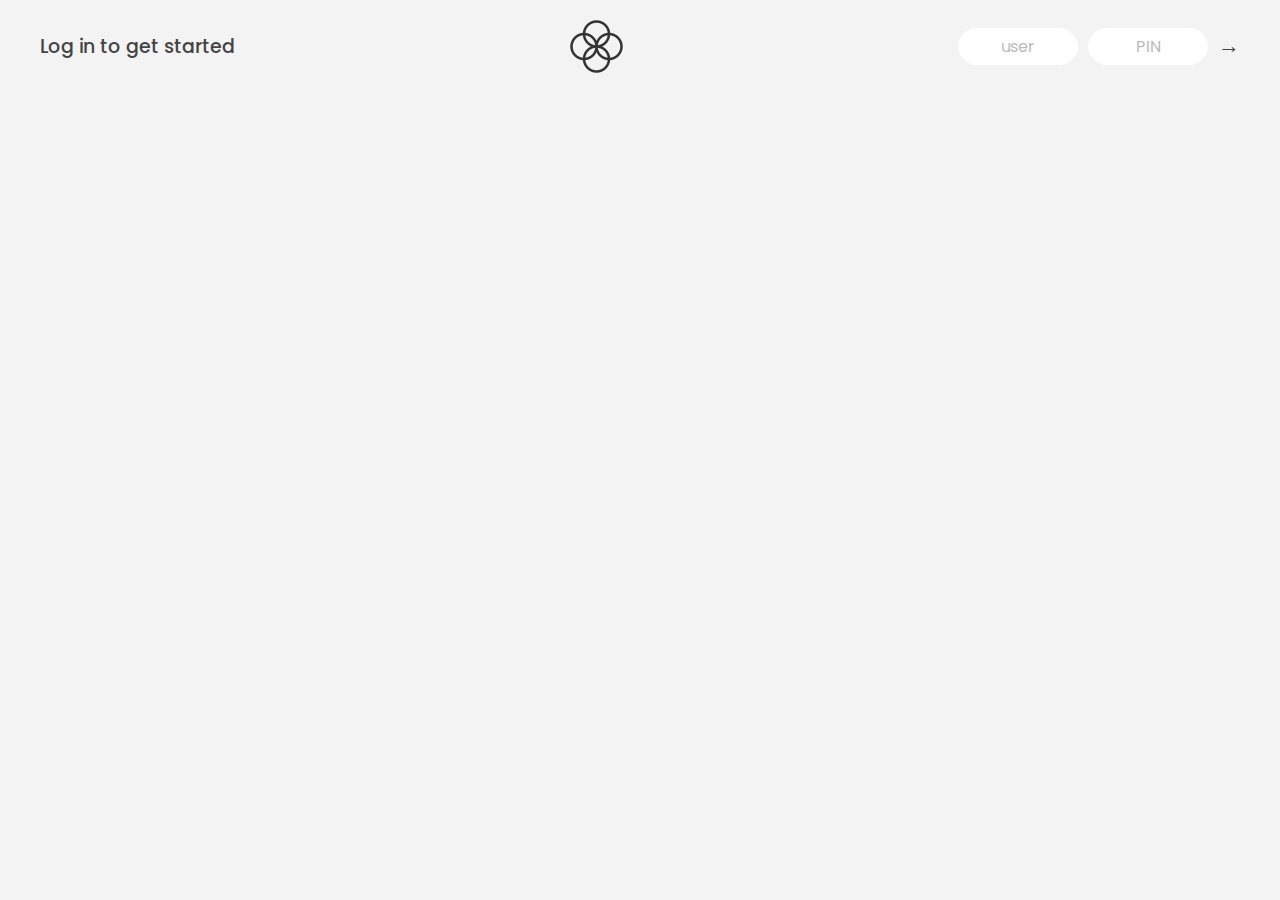
==== index.html @ 4f691477 "First commit" ====
<!DOCTYPE html>
<html lang="en">
  <head>
    <meta charset="UTF-8" />
    <meta name="viewport" content="width=device-width, initial-scale=1.0" />
    <meta http-equiv="X-UA-Compatible" content="ie=edge" />
    <link rel="shortcut icon" type="image/png" href="/icon.png" />

    <link
      href="https://fonts.googleapis.com/css?family=Poppins:400,500,600&display=swap"
      rel="stylesheet"
    />

    <link rel="stylesheet" href="style.css" />
    <title>Bankist</title>
  </head>
  <body>
    <!-- TOP NAVIGATION -->
    <nav>
      <p class="welcome">Log in to get started</p>
      <img src="logo.png" alt="Logo" class="logo" />
      <form class="login">
        <input
          type="text"
          placeholder="user"
          class="login__input login__input--user"
        />
        <!-- In practice, use type="password" -->
        <input
          type="text"
          placeholder="PIN"
          maxlength="4"
          class="login__input login__input--pin"
        />
        <button class="login__btn">&rarr;</button>
      </form>
    </nav>

    <main class="app">
      <!-- BALANCE -->
      <div class="balance">
        <div>
          <p class="balance__label">Current balance</p>
          <p class="balance__date">
            As of <span class="date">05/03/2037</span>
          </p>
        </div>
        <p class="balance__value">0000€</p>
      </div>

      <!-- MOVEMENTS -->
      <div class="movements">
        <div class="movements__row">
          <div class="movements__type movements__type--deposit">2 deposit</div>
          <div class="movements__date">3 days ago</div>
          <div class="movements__value">4 000€</div>
        </div>
        <div class="movements__row">
          <div class="movements__type movements__type--withdrawal">
            1 withdrawal
          </div>
          <div class="movements__date">24/01/2037</div>
          <div class="movements__value">-378€</div>
        </div>
      </div>

      <!-- SUMMARY -->
      <div class="summary">
        <p class="summary__label">In</p>
        <p class="summary__value summary__value--in">0000€</p>
        <p class="summary__label">Out</p>
        <p class="summary__value summary__value--out">0000€</p>
        <p class="summary__label">Interest</p>
        <p class="summary__value summary__value--interest">0000€</p>
        <button class="btn--sort">&downarrow; SORT</button>
      </div>

      <!-- OPERATION: TRANSFERS -->
      <div class="operation operation--transfer">
        <h2>Transfer money</h2>
        <form class="form form--transfer">
          <input type="text" class="form__input form__input--to" />
          <input type="number" class="form__input form__input--amount" />
          <button class="form__btn form__btn--transfer">&rarr;</button>
          <label class="form__label">Transfer to</label>
          <label class="form__label">Amount</label>
        </form>
      </div>

      <!-- OPERATION: LOAN -->
      <div class="operation operation--loan">
        <h2>Request loan</h2>
        <form class="form form--loan">
          <input type="number" class="form__input form__input--loan-amount" />
          <button class="form__btn form__btn--loan">&rarr;</button>
          <label class="form__label form__label--loan">Amount</label>
        </form>
      </div>

      <!-- OPERATION: CLOSE -->
      <div class="operation operation--close">
        <h2>Close account</h2>
        <form class="form form--close">
          <input type="text" class="form__input form__input--user" />
          <input
            type="password"
            maxlength="6"
            class="form__input form__input--pin"
          />
          <button class="form__btn form__btn--close">&rarr;</button>
          <label class="form__label">Confirm user</label>
          <label class="form__label">Confirm PIN</label>
        </form>
      </div>

      <!-- LOGOUT TIMER -->
      <p class="logout-timer">
        You will be logged out in <span class="timer">05:00</span>
      </p>
    </main>

    <!-- <footer>
      &copy; by Jonas Schmedtmann. Don't claim as your own :)
    </footer> -->

    <script src="script.js"></script>
  </body>
</html>
---- style.css ----
/*
 * Use this CSS to learn some intersting techniques,
 * in case you're wondering how I built the UI.
 * Have fun! 😁
 */

* {
  margin: 0;
  padding: 0;
  box-sizing: inherit;
}

html {
  font-size: 62.5%;
  box-sizing: border-box;
}

body {
  font-family: "Poppins", sans-serif;
  color: #444;
  background-color: #f3f3f3;
  height: 100vh;
  padding: 2rem;
}

nav {
  display: flex;
  justify-content: space-between;
  align-items: center;
  padding: 0 2rem;
}

.welcome {
  font-size: 1.9rem;
  font-weight: 500;
}

.logo {
  height: 5.25rem;
}

.login {
  display: flex;
}

.login__input {
  border: none;
  padding: 0.5rem 2rem;
  font-size: 1.6rem;
  font-family: inherit;
  text-align: center;
  width: 12rem;
  border-radius: 10rem;
  margin-right: 1rem;
  color: inherit;
  border: 1px solid #fff;
  transition: all 0.3s;
}

.login__input:focus {
  outline: none;
  border: 1px solid #ccc;
}

.login__input::placeholder {
  color: #bbb;
}

.login__btn {
  border: none;
  background: none;
  font-size: 2.2rem;
  color: inherit;
  cursor: pointer;
  transition: all 0.3s;
}

.login__btn:hover,
.login__btn:focus,
.btn--sort:hover,
.btn--sort:focus {
  outline: none;
  color: #777;
}

/* MAIN */
.app {
  position: relative;
  max-width: 100rem;
  margin: 4rem auto;
  display: grid;
  grid-template-columns: 4fr 3fr;
  grid-template-rows: auto repeat(3, 15rem) auto;
  gap: 2rem;

  /* NOTE This creates the fade in/out anumation */
  opacity: 0;
  transition: all 1s;
}

.balance {
  grid-column: 1 / span 2;
  display: flex;
  align-items: flex-end;
  justify-content: space-between;
  margin-bottom: 2rem;
}

.balance__label {
  font-size: 2.2rem;
  font-weight: 500;
  margin-bottom: -0.2rem;
}

.balance__date {
  font-size: 1.4rem;
  color: #888;
}

.balance__value {
  font-size: 4.5rem;
  font-weight: 400;
}

/* MOVEMENTS */
.movements {
  grid-row: 2 / span 3;
  background-color: #fff;
  border-radius: 1rem;
  overflow: scroll;
}

.movements__row {
  padding: 2.25rem 4rem;
  display: flex;
  align-items: center;
  border-bottom: 1px solid #eee;
}

.movements__type {
  font-size: 1.1rem;
  text-transform: uppercase;
  font-weight: 500;
  color: #fff;
  padding: 0.1rem 1rem;
  border-radius: 10rem;
  margin-right: 2rem;
}

.movements__date {
  font-size: 1.1rem;
  text-transform: uppercase;
  font-weight: 500;
  color: #666;
}

.movements__type--deposit {
  background-image: linear-gradient(to top left, #39b385, #9be15d);
}

.movements__type--withdrawal {
  background-image: linear-gradient(to top left, #e52a5a, #ff585f);
}

.movements__value {
  font-size: 1.7rem;
  margin-left: auto;
}

/* SUMMARY */
.summary {
  grid-row: 5 / 6;
  display: flex;
  align-items: baseline;
  padding: 0 0.3rem;
  margin-top: 1rem;
}

.summary__label {
  font-size: 1.2rem;
  font-weight: 500;
  text-transform: uppercase;
  margin-right: 0.8rem;
}

.summary__value {
  font-size: 2.2rem;
  margin-right: 2.5rem;
}

.summary__value--in,
.summary__value--interest {
  color: #66c873;
}

.summary__value--out {
  color: #f5465d;
}

.btn--sort {
  margin-left: auto;
  border: none;
  background: none;
  font-size: 1.3rem;
  font-weight: 500;
  cursor: pointer;
}

/* OPERATIONS */
.operation {
  border-radius: 1rem;
  padding: 3rem 4rem;
  color: #333;
}

.operation--transfer {
  background-image: linear-gradient(to top left, #ffb003, #ffcb03);
}

.operation--loan {
  background-image: linear-gradient(to top left, #39b385, #9be15d);
}

.operation--close {
  background-image: linear-gradient(to top left, #e52a5a, #ff585f);
}

h2 {
  margin-bottom: 1.5rem;
  font-size: 1.7rem;
  font-weight: 600;
  color: #333;
}

.form {
  display: grid;
  grid-template-columns: 2.5fr 2.5fr 1fr;
  grid-template-rows: auto auto;
  gap: 0.4rem 1rem;
}

/* Exceptions for interst */
.form.form--loan {
  grid-template-columns: 2.5fr 1fr 2.5fr;
}
.form__label--loan {
  grid-row: 2;
}
/* End exceptions */

.form__input {
  width: 100%;
  border: none;
  background-color: rgba(255, 255, 255, 0.4);
  font-family: inherit;
  font-size: 1.5rem;
  text-align: center;
  color: #333;
  padding: 0.3rem 1rem;
  border-radius: 0.7rem;
  transition: all 0.3s;
}

.form__input:focus {
  outline: none;
  background-color: rgba(255, 255, 255, 0.6);
}

.form__label {
  font-size: 1.3rem;
  text-align: center;
}

.form__btn {
  border: none;
  border-radius: 0.7rem;
  font-size: 1.8rem;
  background-color: #fff;
  cursor: pointer;
  transition: all 0.3s;
}

.form__btn:focus {
  outline: none;
  background-color: rgba(255, 255, 255, 0.8);
}

.logout-timer {
  padding: 0 0.3rem;
  margin-top: 1.9rem;
  text-align: right;
  font-size: 1.25rem;
}

.timer {
  font-weight: 600;
}
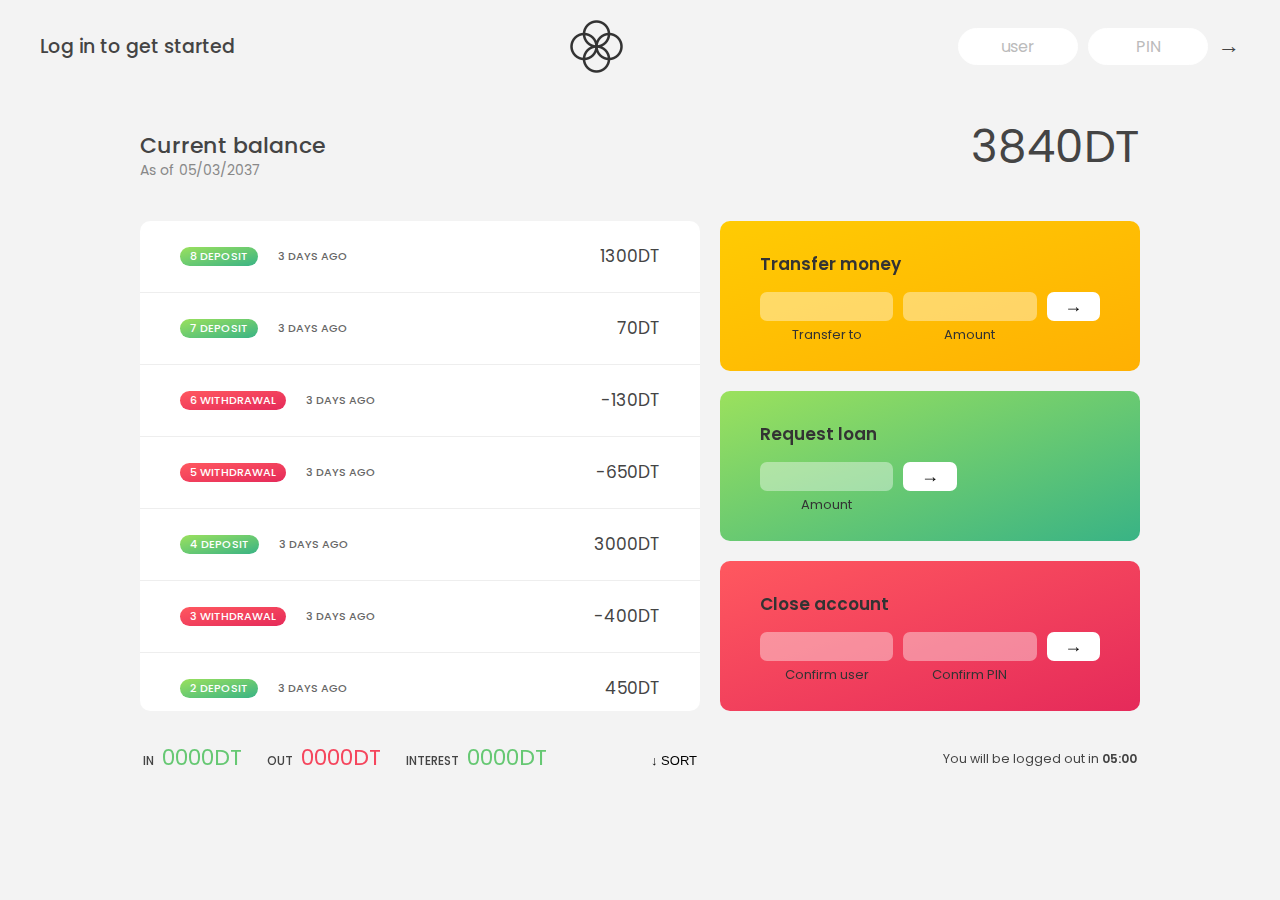
==== commit 856daa89: "display the movements and the ballance , add username" ====
--- a/index.html
+++ b/index.html
@@ -45,7 +45,7 @@
             As of <span class="date">05/03/2037</span>
           </p>
         </div>
-        <p class="balance__value">0000€</p>
+        <p class="balance__value">0000DT</p>
       </div>
 
       <!-- MOVEMENTS -->
@@ -53,25 +53,25 @@
         <div class="movements__row">
           <div class="movements__type movements__type--deposit">2 deposit</div>
           <div class="movements__date">3 days ago</div>
-          <div class="movements__value">4 000€</div>
+          <div class="movements__value">4 000DT</div>
         </div>
         <div class="movements__row">
           <div class="movements__type movements__type--withdrawal">
             1 withdrawal
           </div>
           <div class="movements__date">24/01/2037</div>
-          <div class="movements__value">-378€</div>
+          <div class="movements__value">-378DT</div>
         </div>
       </div>
 
       <!-- SUMMARY -->
       <div class="summary">
         <p class="summary__label">In</p>
-        <p class="summary__value summary__value--in">0000€</p>
+        <p class="summary__value summary__value--in">0000DT</p>
         <p class="summary__label">Out</p>
-        <p class="summary__value summary__value--out">0000€</p>
+        <p class="summary__value summary__value--out">0000DT</p>
         <p class="summary__label">Interest</p>
-        <p class="summary__value summary__value--interest">0000€</p>
+        <p class="summary__value summary__value--interest">0000DT</p>
         <button class="btn--sort">&downarrow; SORT</button>
       </div>
 
--- a/style.css
+++ b/style.css
@@ -16,7 +16,7 @@
 }
 
 body {
-  font-family: "Poppins", sans-serif;
+  font-family: 'Poppins', sans-serif;
   color: #444;
   background-color: #f3f3f3;
   height: 100vh;
@@ -94,7 +94,7 @@
   gap: 2rem;
 
   /* NOTE This creates the fade in/out anumation */
-  opacity: 0;
+  opacity: 1;
   transition: all 1s;
 }
 
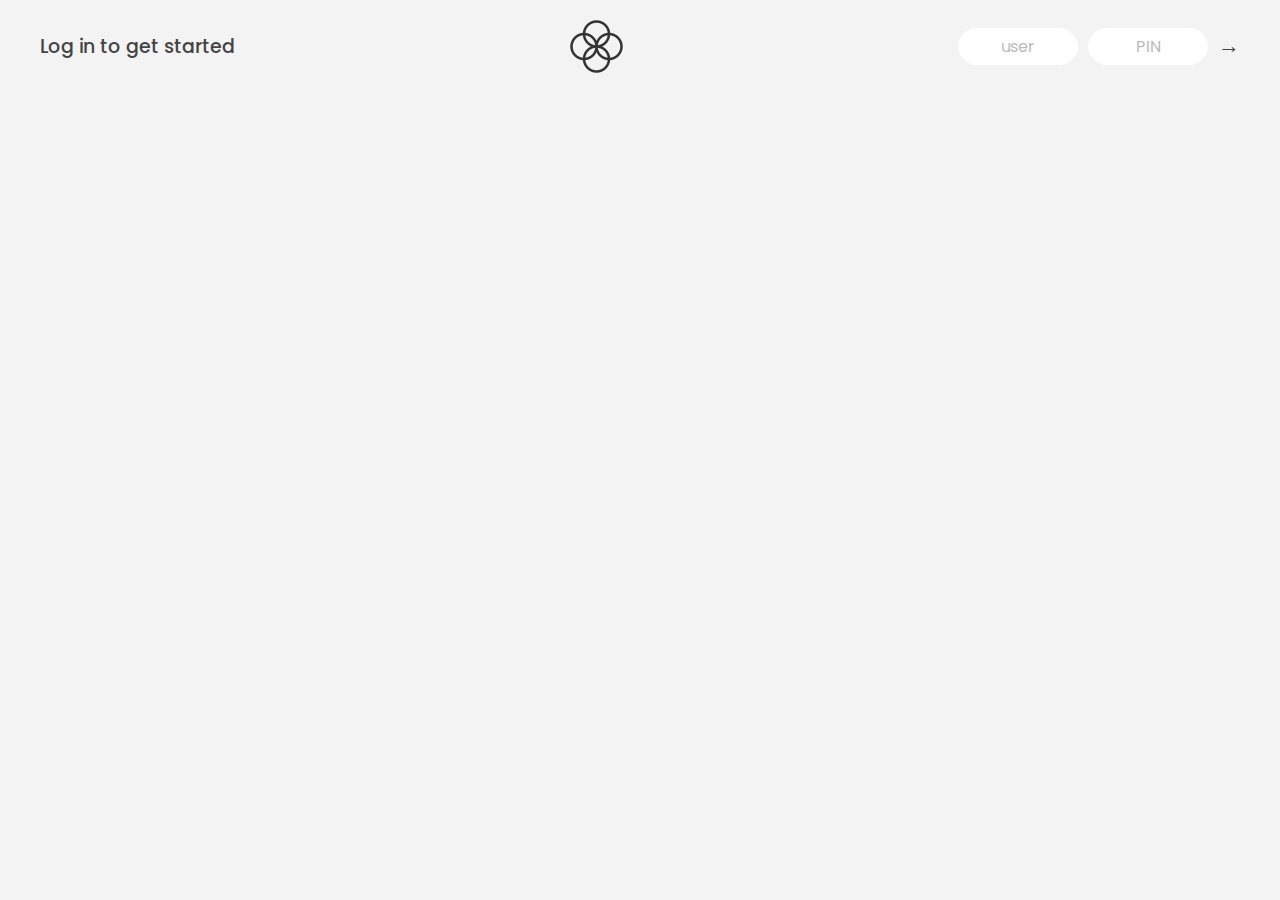
==== commit 3322aa25: "Update files" ====
--- a/index.html
+++ b/index.html
@@ -80,7 +80,11 @@
         <h2>Transfer money</h2>
         <form class="form form--transfer">
           <input type="text" class="form__input form__input--to" />
-          <input type="number" class="form__input form__input--amount" />
+          <input
+            type="number"
+            min="0"
+            class="form__input form__input--amount"
+          />
           <button class="form__btn form__btn--transfer">&rarr;</button>
           <label class="form__label">Transfer to</label>
           <label class="form__label">Amount</label>
--- a/style.css
+++ b/style.css
@@ -94,7 +94,7 @@
   gap: 2rem;
 
   /* NOTE This creates the fade in/out anumation */
-  opacity: 1;
+  opacity: 0;
   transition: all 1s;
 }
 
